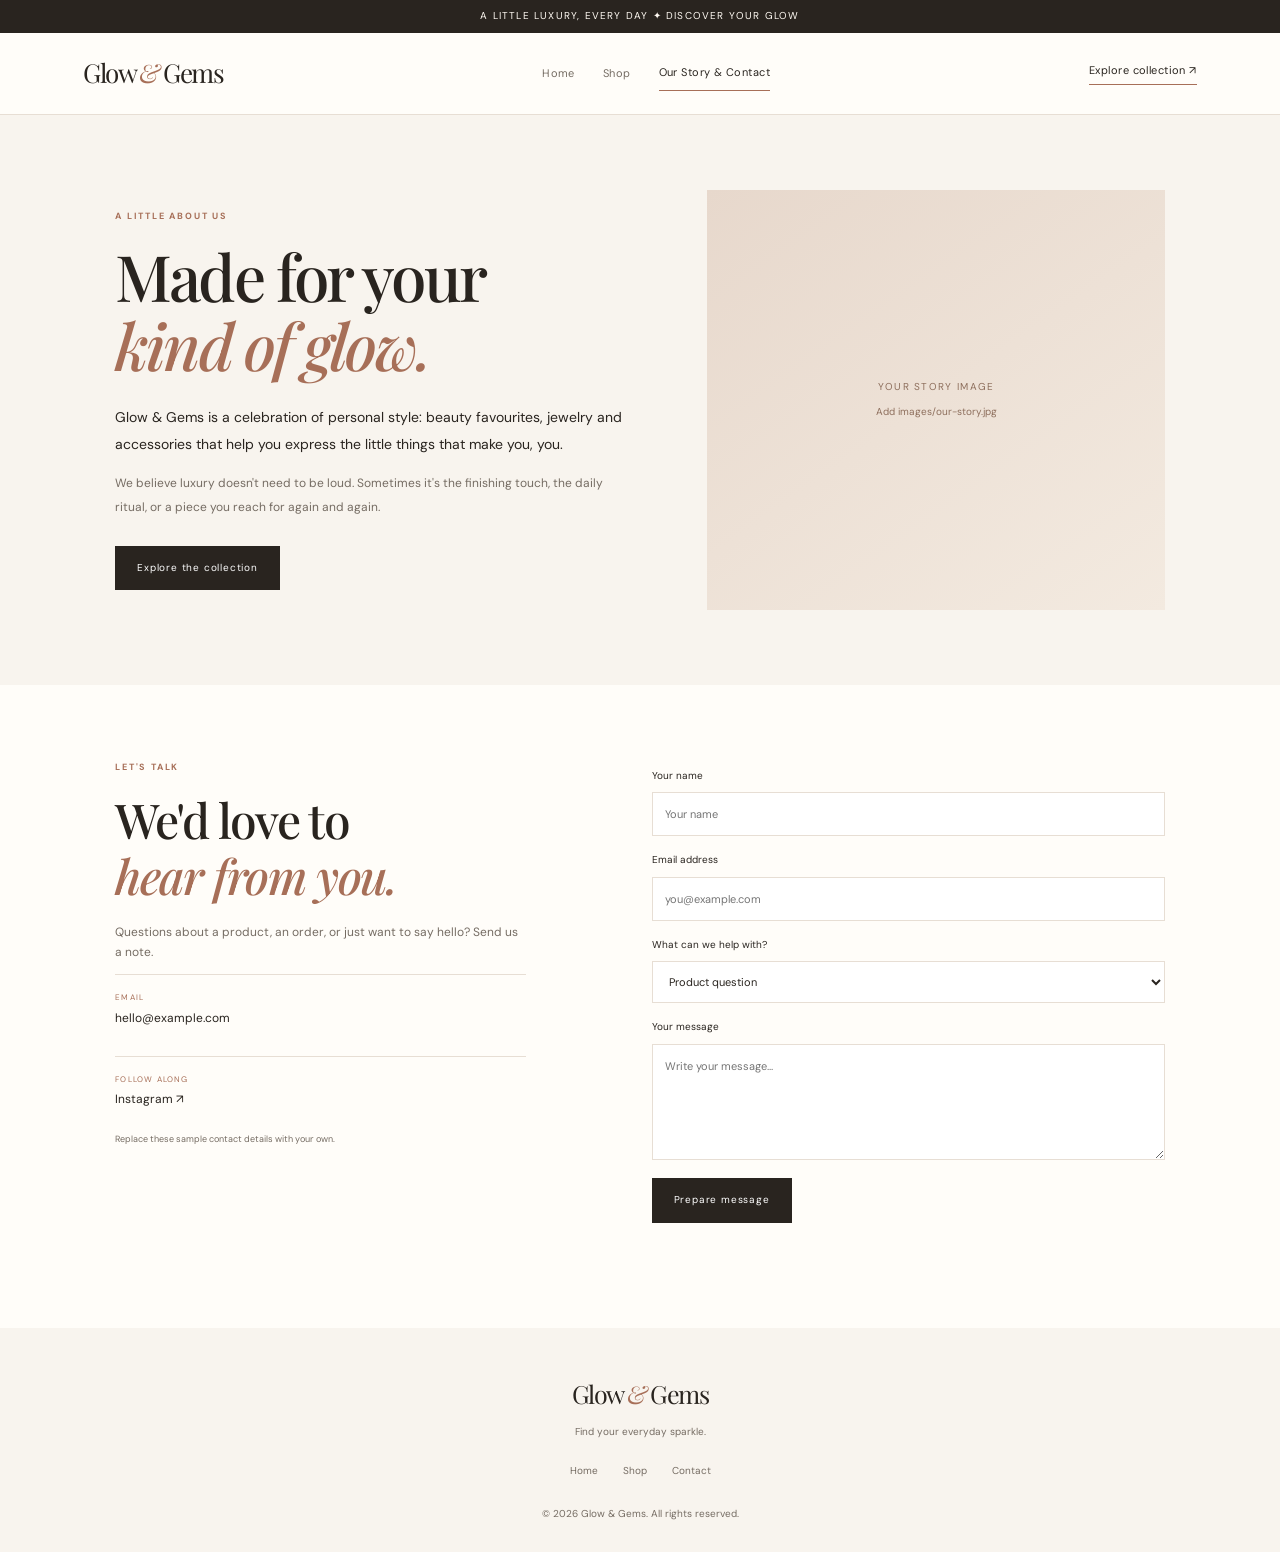
==== contact.html @ d3985928 "project" ====
<!DOCTYPE html>
<html lang="en">
<head>
  <meta charset="UTF-8">
  <meta name="viewport" content="width=device-width, initial-scale=1.0">
  <title>Our Story & Contact | Glow & Gems</title>
  <link rel="stylesheet" href="style.css">
</head>
<body>
  <div class="announcement">
    A LITTLE LUXURY, EVERY DAY ✦ DISCOVER YOUR GLOW
  </div>

  <header class="site-header">
    <a class="brand" href="index.html">Glow <span>&</span> Gems</a>
    <button class="menu-toggle" aria-label="Open navigation">☰</button>
    <nav class="nav">
      <a href="index.html">Home</a>
      <a href="shop.html">Shop</a>
      <a class="active" href="contact.html">Our Story & Contact</a>
    </nav>
    <a class="header-link" href="shop.html">Explore collection ↗</a>
  </header>

  <main>
    <section class="contact-hero">
      <div>
        <p class="eyebrow">A LITTLE ABOUT US</p>
        <h1>Made for your<br><em>kind of glow.</em></h1>
        <p class="contact-lead">
          Glow & Gems is a celebration of personal style:
          beauty favourites, jewelry and accessories that help
          you express the little things that make you, you.
        </p>
        <p>
          We believe luxury doesn't need to be loud. Sometimes
          it's the finishing touch, the daily ritual, or a piece
          you reach for again and again.
        </p>
        <a class="button button-dark" href="shop.html">Explore the collection</a>
      </div>

      <div class="contact-image">
        <img src="images/our-story.jpg" alt="Glow & Gems brand collection">
        <div class="image-placeholder">
          <span>YOUR STORY IMAGE</span>
          <small>Add images/our-story.jpg</small>
        </div>
      </div>
    </section>

    <section class="contact-area">
      <div class="contact-details">
        <p class="eyebrow">LET'S TALK</p>
        <h2>We'd love to<br><em>hear from you.</em></h2>
        <p>
          Questions about a product, an order, or just want to
          say hello? Send us a note.
        </p>

        <div class="detail-line">
          <span>EMAIL</span>
          <a href="mailto:hello@example.com">hello@example.com</a>
        </div>

        <div class="detail-line">
          <span>FOLLOW ALONG</span>
          <a href="https://instagram.com/" target="_blank" rel="noopener">
            Instagram ↗
          </a>
        </div>

        <small>Replace these sample contact details with your own.</small>
      </div>

      <form class="contact-form" id="contact-form">
        <label for="name">Your name</label>
        <input id="name" name="name" placeholder="Your name" required>

        <label for="email">Email address</label>
        <input id="email" name="email" type="email"
               placeholder="you@example.com" required>

        <label for="subject">What can we help with?</label>
        <select id="subject" name="subject">
          <option>Product question</option>
          <option>Order support</option>
          <option>Collaboration</option>
          <option>Something else</option>
        </select>

        <label for="message">Your message</label>
        <textarea id="message" name="message" rows="5"
                  placeholder="Write your message..." required></textarea>

        <button class="button button-dark" type="submit">Prepare message</button>
        <p class="form-message" id="contact-message"></p>
      </form>
    </section>
  </main>

  <footer class="footer">
    <a class="brand" href="index.html">Glow <span>&</span> Gems</a>
    <p>Find your everyday sparkle.</p>
    <div class="footer-links">
      <a href="index.html">Home</a>
      <a href="shop.html">Shop</a>
      <a href="contact.html">Contact</a>
    </div>
    <small>© <span class="year"></span> Glow & Gems. All rights reserved.</small>
  </footer>

  <script src="script.js"></script>
</body>
</html>
---- style.css ----
@import url('https://fonts.googleapis.com/css2?family=DM+Sans:wght@400;500;600;700&family=Playfair+Display:ital,wght@0,500;0,600;0,700;1,500;1,600&display=swap');

:root {
  --ink: #29241f;
  --muted: #756c63;
  --cream: #f8f4ee;
  --paper: #fffdf9;
  --rose: #eadbd2;
  --line: #e7ded4;
  --accent: #a76f58;
  --serif: 'Playfair Display', Georgia, serif;
  --sans: 'DM Sans', Arial, sans-serif;
}

* {
  box-sizing: border-box;
}

html {
  scroll-behavior: smooth;
}

body {
  margin: 0;
  background: var(--paper);
  color: var(--ink);
  font-family: var(--sans);
  font-size: 14px;
  line-height: 1.65;
}

a {
  color: inherit;
  text-decoration: none;
}

button, input, select, textarea {
  font: inherit;
}

.announcement {
  background: var(--ink);
  color: #fffaf3;
  text-align: center;
  padding: 8px 16px;
  font-size: 10px;
  letter-spacing: .12em;
}

.site-header {
  min-height: 82px;
  padding: 16px 6.5%;
  display: flex;
  align-items: center;
  justify-content: space-between;
  gap: 25px;
  border-bottom: 1px solid var(--line);
  background: var(--paper);
  position: relative;
}

.brand {
  font-family: var(--serif);
  font-size: 26px;
  letter-spacing: -.06em;
  white-space: nowrap;
}

.brand span {
  color: var(--accent);
  font-style: italic;
}

.nav {
  display: flex;
  gap: 28px;
  align-items: center;
}

.nav a, .header-link {
  font-size: 11px;
  letter-spacing: .04em;
}

.nav a {
  color: var(--muted);
  padding: 8px 0;
}

.nav a:hover, .nav a.active {
  color: var(--ink);
  border-bottom: 1px solid var(--accent);
}

.header-link, .text-link {
  border-bottom: 1px solid var(--accent);
  padding-bottom: 5px;
}

.menu-toggle {
  display: none;
  background: none;
  border: 0;
  font-size: 24px;
  cursor: pointer;
}

.eyebrow {
  color: var(--accent);
  font-size: 9px;
  font-weight: 700;
  letter-spacing: .2em;
  margin: 0 0 18px;
}

.hero {
  display: grid;
  grid-template-columns: 1fr 1fr;
  min-height: 540px;
  background: var(--cream);
  padding: 55px 7%;
  gap: 7%;
  align-items: center;
}

.hero-copy {
  max-width: 500px;
}

.hero h1, .page-intro h1, .contact-hero h1 {
  font: 500 clamp(44px, 5.5vw, 76px)/1.08 var(--serif);
  letter-spacing: -.045em;
  margin: 0 0 24px;
}

h1 em, h2 em {
  color: var(--accent);
  font-weight: 500;
}

.hero-text {
  max-width: 390px;
  color: var(--muted);
  font-size: 14px;
  line-height: 1.9;
}

.hero-actions {
  display: flex;
  align-items: center;
  gap: 25px;
  flex-wrap: wrap;
  margin-top: 30px;
}

.button {
  display: inline-flex;
  justify-content: center;
  align-items: center;
  border: 1px solid transparent;
  padding: 13px 21px;
  font-size: 10px;
  letter-spacing: .08em;
  cursor: pointer;
  transition: .2s;
}

.button:hover {
  transform: translateY(-2px);
}

.button-dark {
  background: var(--ink);
  color: white;
}

.button-dark:hover {
  background: var(--accent);
}

.button-light {
  background: var(--paper);
  color: var(--ink);
}

.text-link {
  font-size: 11px;
}

.hero-note {
  margin-top: 42px;
  color: var(--muted);
  font-size: 11px;
}

.hero-visual, .editorial-art, .contact-image {
  position: relative;
  overflow: hidden;
  background: #e8d9cc;
}

.hero-visual {
  height: 450px;
}

.hero-visual > img,
.editorial-art > img,
.contact-image > img {
  width: 100%;
  height: 100%;
  object-fit: cover;
  display: block;
}

.image-placeholder {
  position: absolute;
  inset: 0;
  display: none;
  place-content: center;
  gap: 8px;
  text-align: center;
  background: linear-gradient(145deg, #e7d8cc, #f3eae0);
  color: #8d6e5c;
  font-size: 10px;
  letter-spacing: .13em;
}

.image-placeholder small {
  font-size: 10px;
  letter-spacing: 0;
}

.floating-tag {
  position: absolute;
  right: 0;
  bottom: 25px;
  background: var(--paper);
  padding: 16px 22px;
  font-size: 9px;
  letter-spacing: .15em;
  line-height: 1.8;
}

.section {
  padding: 80px 7%;
}

.section-heading {
  display: flex;
  align-items: end;
  justify-content: space-between;
  gap: 20px;
  margin-bottom: 30px;
}

.section-heading h2, .editorial-copy h2,
.newsletter h2, .contact-details h2 {
  font: 500 clamp(32px, 4vw, 48px)/1.15 var(--serif);
  letter-spacing: -.035em;
  margin: 0;
}

.section-heading .eyebrow {
  margin-bottom: 10px;
}

.category-grid {
  display: grid;
  grid-template-columns: repeat(3, minmax(0, 1fr));
  gap: 22px;
}

.category-image {
  position: relative;
  height: 300px;
  overflow: hidden;
  background: #eee2d8;
}

.category-image img {
  display: block;
  width: 100%;
  height: 100%;
  object-fit: cover;
}

.category-caption {
  display: flex;
  justify-content: space-between;
  align-items: center;
  padding: 15px 0;
}

.category-caption h3 {
  font: 500 21px var(--serif);
  margin: 0;
}

.category-caption p {
  color: var(--muted);
  font-size: 11px;
  margin: 3px 0 0;
}

.circle-arrow {
  width: 33px;
  height: 33px;
  border: 1px solid var(--line);
  border-radius: 50%;
  display: grid;
  place-items: center;
}

.editorial {
  display: grid;
  grid-template-columns: 1fr 1fr;
  background: #b28c76;
  min-height: 420px;
}

.editorial-art {
  min-height: 420px;
}

.editorial-copy {
  padding: 60px 8%;
  align-self: center;
  color: white;
}

.editorial-copy .eyebrow {
  color: #f8e6d7;
}

.editorial-copy p:not(.eyebrow) {
  max-width: 390px;
  font-size: 12px;
  line-height: 1.9;
  margin: 22px 0 28px;
  color: #fff5ed;
}

.footer {
  text-align: center;
  background: var(--cream);
  padding: 45px 20px 28px;
}

.footer .brand {
  font-size: 25px;
}

.footer > p, .footer > small {
  color: var(--muted);
  font-size: 10px;
}

.footer-links {
  display: flex;
  justify-content: center;
  gap: 25px;
  margin: 22px 0;
}

.footer-links a {
  font-size: 10px;
  color: var(--muted);
}

.page-intro {
  text-align: center;
  padding: 70px 20px 42px;
  background: var(--cream);
}

.page-intro h1 {
  font-size: clamp(40px, 5vw, 62px);
  margin-bottom: 15px;
}

.page-intro > p:last-child {
  color: var(--muted);
}

.shop-tools {
  padding: 28px 7% 18px;
  display: flex;
  justify-content: space-between;
  align-items: center;
  gap: 15px;
}

.filter-pills {
  display: flex;
  gap: 8px;
  flex-wrap: wrap;
}

.filter-pill {
  background: transparent;
  border: 1px solid var(--line);
  padding: 9px 15px;
  font-size: 10px;
  cursor: pointer;
}

.filter-pill.active, .filter-pill:hover {
  background: var(--ink);
  color: white;
  border-color: var(--ink);
}

.results-count {
  color: var(--muted);
  font-size: 10px;
}

.product-grid {
  padding: 0 7% 70px;
  display: grid;
  grid-template-columns: repeat(4, minmax(0, 1fr));
  gap: 30px 18px;
}

.product-card {
  min-width: 0;
}

.product-image {
  height: clamp(180px, 23vw, 300px);
  position: relative;
  background: #eee5dc;
  overflow: hidden;
}

.product-image img {
  width: 100%;
  height: 100%;
  display: block;
  object-fit: cover;
  transition: transform .4s;
}

.product-card:hover .product-image img {
  transform: scale(1.04);
}

.product-badge {
  position: absolute;
  top: 10px;
  left: 10px;
  background: var(--paper);
  padding: 5px 8px;
  font-size: 8px;
  letter-spacing: .08em;
}

.product-info {
  padding: 12px 1px;
}

.product-category {
  color: var(--accent);
  font-size: 8px;
  letter-spacing: .15em;
  text-transform: uppercase;
}

.product-info h3 {
  font: 500 18px var(--serif);
  margin: 4px 0;
}

.product-info p {
  font-size: 10px;
  color: var(--muted);
  margin: 0;
}

.product-bottom {
  display: flex;
  justify-content: space-between;
  align-items: center;
  gap: 8px;
  margin-top: 11px;
}

.price {
  font-size: 11px;
  font-weight: 700;
}

.product-action {
  border: 0;
  border-bottom: 1px solid var(--accent);
  background: transparent;
  font-size: 9px;
  padding: 4px 0;
  cursor: pointer;
}

.newsletter {
  text-align: center;
  background: #eee1d7;
  padding: 58px 20px;
}

.newsletter h2 {
  font-size: clamp(32px, 4vw, 46px);
}

.newsletter > p:not(.eyebrow) {
  color: var(--muted);
  font-size: 11px;
}

.newsletter-form {
  display: flex;
  max-width: 440px;
  margin: 24px auto 0;
}

.newsletter-form input {
  flex: 1;
  min-width: 0;
  padding: 12px;
  border: 1px solid #d9c9bd;
  background: var(--paper);
  font-size: 10px;
}

.form-message {
  color: var(--accent);
  font-size: 11px;
}

.contact-hero {
  display: grid;
  grid-template-columns: 1fr .9fr;
  gap: 8%;
  padding: 75px 9%;
  background: var(--cream);
  align-items: center;
}

.contact-hero h1 {
  font-size: clamp(42px, 5vw, 65px);
}

.contact-hero p:not(.eyebrow) {
  color: var(--muted);
  font-size: 12px;
  line-height: 1.95;
}

.contact-hero .contact-lead {
  color: var(--ink) !important;
  font-size: 14px !important;
}

.contact-hero .button {
  margin-top: 15px;
}

.contact-image {
  height: 420px;
}

.contact-area {
  padding: 75px 9%;
  display: grid;
  grid-template-columns: .8fr 1fr;
  gap: 12%;
}

.contact-details h2 {
  margin-bottom: 20px;
}

.contact-details > p:not(.eyebrow) {
  font-size: 12px;
  color: var(--muted);
}

.detail-line {
  border-top: 1px solid var(--line);
  padding: 16px 0;
  display: flex;
  flex-direction: column;
  gap: 4px;
  margin-top: 12px;
}

.detail-line span {
  font-size: 8px;
  letter-spacing: .15em;
  color: var(--accent);
}

.detail-line a {
  font-size: 12px;
}

.contact-details > small {
  font-size: 9px;
  color: var(--muted);
}

.contact-form {
  display: flex;
  flex-direction: column;
  gap: 8px;
}

.contact-form label {
  font-size: 10px;
  margin-top: 8px;
}

.contact-form input,
.contact-form select,
.contact-form textarea {
  width: 100%;
  padding: 12px;
  border: 1px solid var(--line);
  background: white;
  color: var(--ink);
  font-size: 11px;
}

.contact-form textarea {
  resize: vertical;
}

.contact-form .button {
  align-self: flex-start;
  margin-top: 10px;
}

.sr-only {
  position: absolute;
  width: 1px;
  height: 1px;
  overflow: hidden;
  clip: rect(0, 0, 0, 0);
  white-space: nowrap;
}

/* Responsive layout for tablets and phones */
@media (max-width: 800px) {
  .nav { gap: 14px; }
  .header-link { display: none; }
  .hero { padding: 40px 6%; gap: 4%; }
  .hero-visual { height: 360px; }
  .section { padding: 60px 6%; }
  .category-image { height: 230px; }
  .product-grid { grid-template-columns: repeat(3, minmax(0, 1fr)); padding-left: 6%; padding-right: 6%; }
  .contact-hero, .contact-area { padding-left: 6%; padding-right: 6%; gap: 6%; }
}

@media (max-width: 600px) {
  .site-header { min-height: 70px; padding: 12px 5%; }
  .brand { font-size: 23px; }
  .menu-toggle { display: block; margin-left: auto; }
  .nav {
    display: none;
    position: absolute;
    top: 69px;
    left: 0;
    right: 0;
    z-index: 10;
    background: var(--paper);
    padding: 18px 6%;
    border-bottom: 1px solid var(--line);
    flex-direction: column;
    align-items: flex-start;
  }
  .nav.open { display: flex; }
  .hero { grid-template-columns: 1fr; padding: 35px 6% 42px; }
  .hero h1 { font-size: 52px; }
  .hero-visual { height: 340px; }
  .section-heading { align-items: flex-start; flex-direction: column; }
  .category-grid { grid-template-columns: 1fr; }
  .category-image { height: 300px; }
  .editorial { grid-template-columns: 1fr; }
  .editorial-art { min-height: 300px; }
  .editorial-copy { padding: 40px 7%; }
  .page-intro { padding: 50px 20px 35px; }
  .shop-tools { padding: 24px 5% 16px; flex-direction: column; align-items: flex-start; }
  .product-grid { grid-template-columns: repeat(2, minmax(0, 1fr)); gap: 24px 12px; padding: 0 5% 50px; }
  .product-image { height: clamp(160px, 55vw, 260px); }
  .product-info h3 { font-size: 16px; }
  .newsletter { padding: 45px 6%; }
  .newsletter-form { flex-direction: column; gap: 8px; }
  .contact-hero { grid-template-columns: 1fr; padding: 45px 6%; gap: 25px; }
  .contact-image { height: 320px; grid-row: 1; }
  .contact-area { grid-template-columns: 1fr; padding: 50px 6%; gap: 35px; }
}
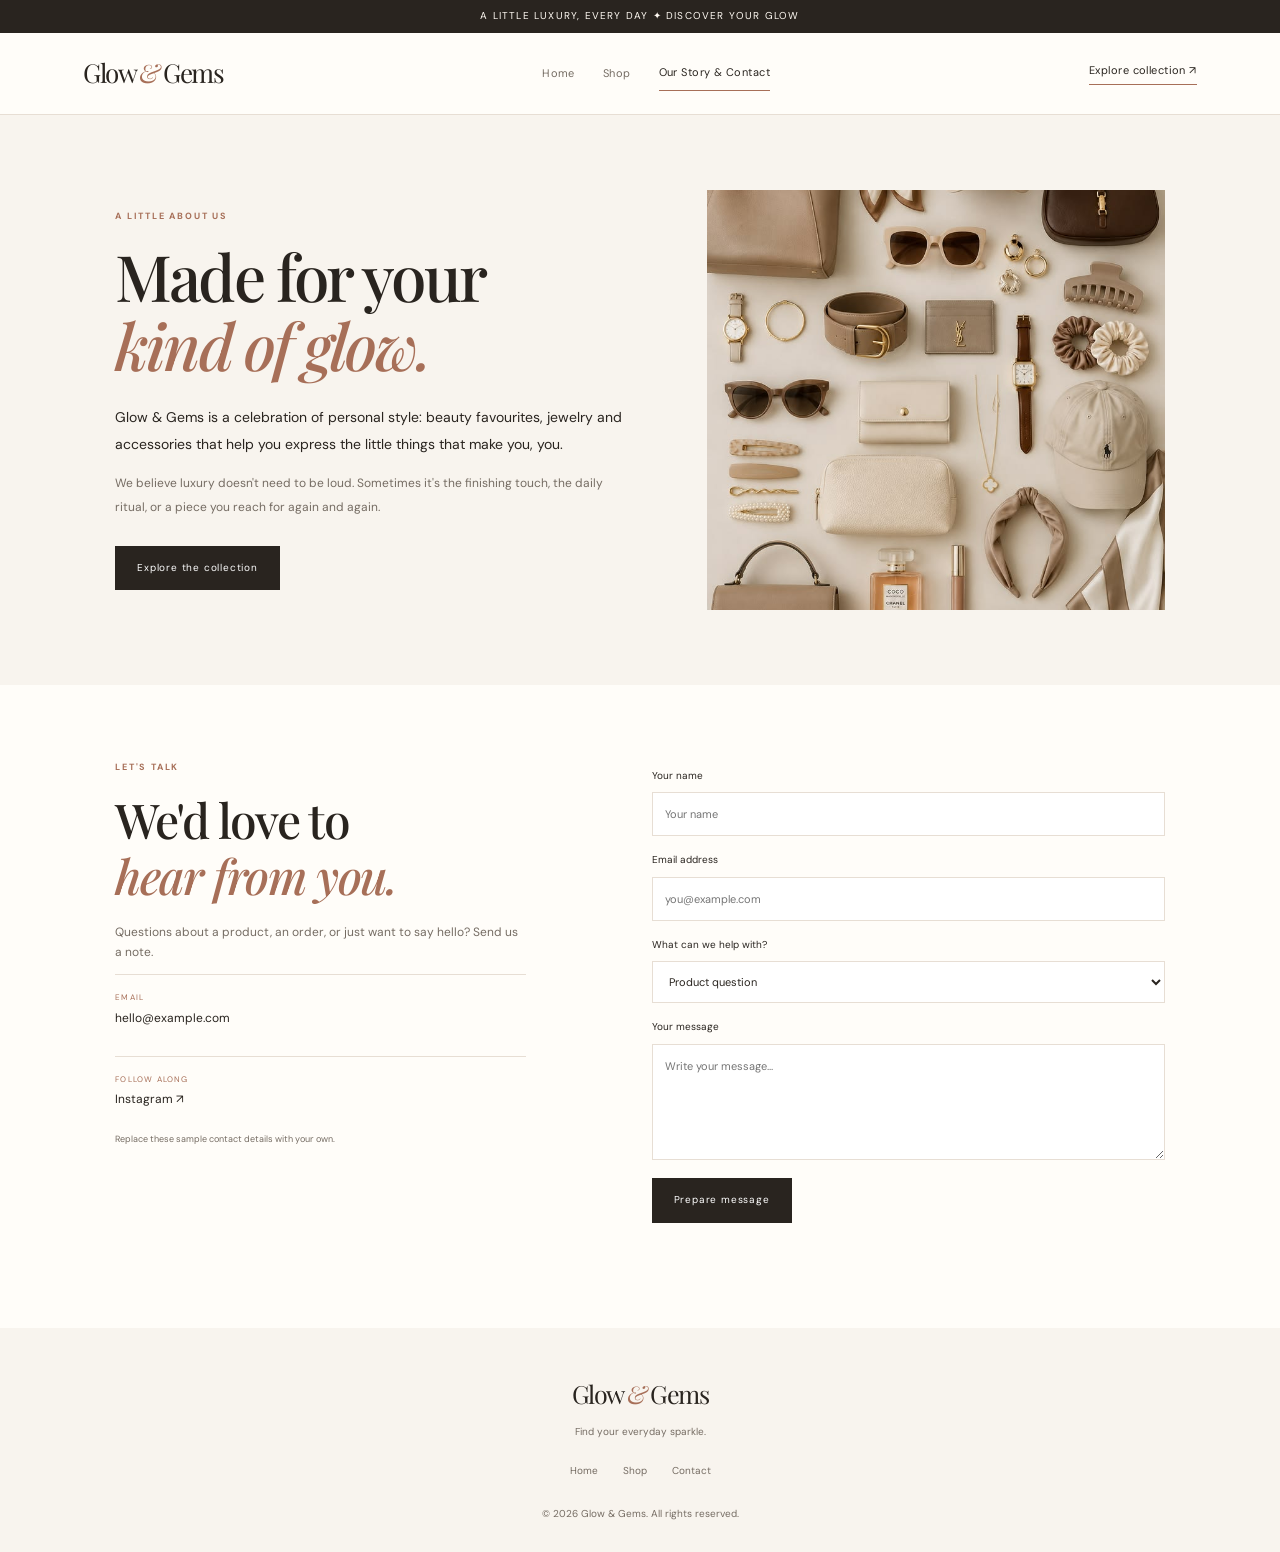
==== commit 3617133a: "Update project modifications" ====
--- a/contact.html
+++ b/contact.html
@@ -41,7 +41,7 @@
       </div>
 
       <div class="contact-image">
-        <img src="images/our-story.jpg" alt="Glow & Gems brand collection">
+        <img src="images/hero.jpg" alt="Glow & Gems brand collection">
         <div class="image-placeholder">
           <span>YOUR STORY IMAGE</span>
           <small>Add images/our-story.jpg</small>
